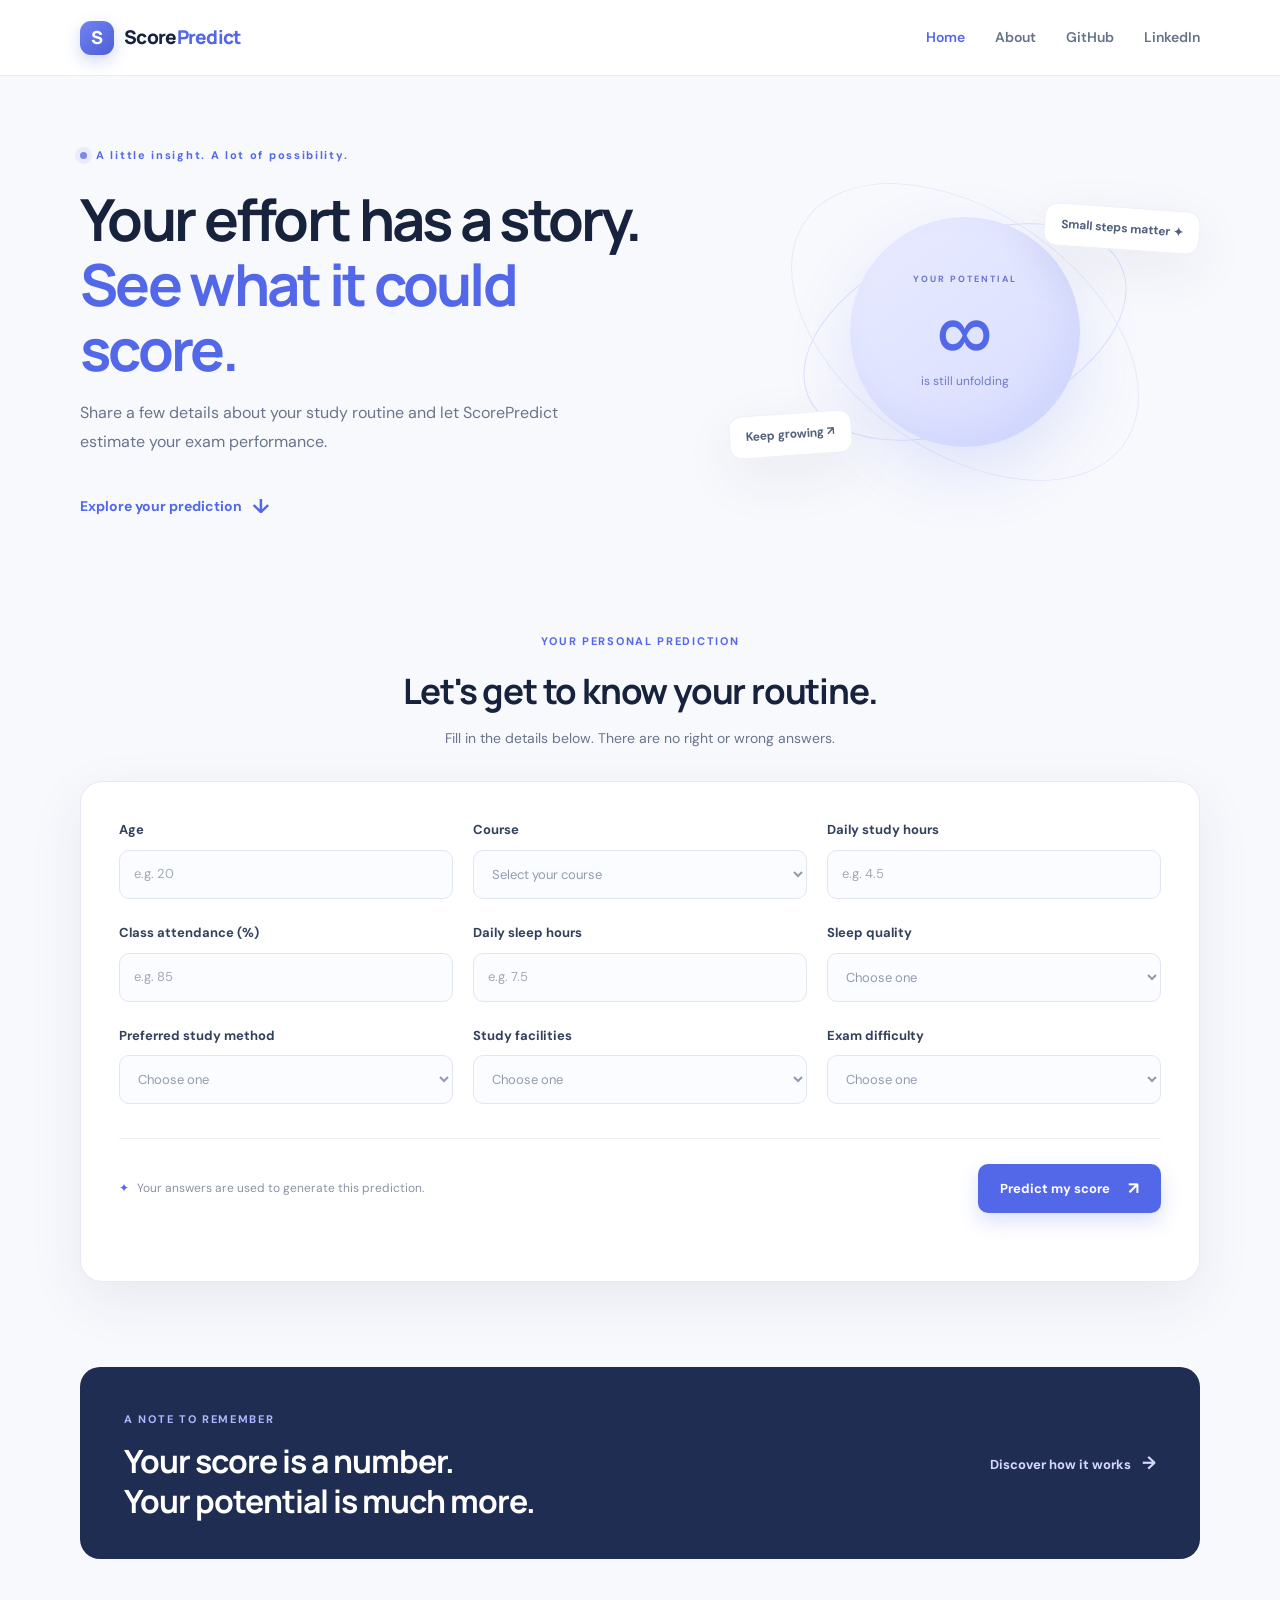
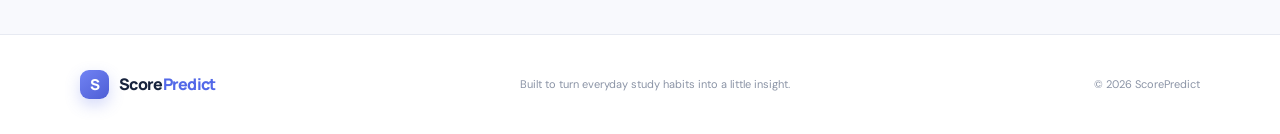
==== frontend/index.html @ 30985567 "Add frontend and update backend" ====
<!DOCTYPE html>
<html lang="en">
<head>
  <meta charset="UTF-8">
  <meta name="viewport" content="width=device-width, initial-scale=1.0">
  <meta name="description" content="Estimate your exam performance with ScorePredict.">
  <title>ScorePredict | Discover Your Potential</title>
  <link rel="preconnect" href="https://fonts.googleapis.com">
  <link rel="preconnect" href="https://fonts.gstatic.com" crossorigin>
  <link href="https://fonts.googleapis.com/css2?family=DM+Sans:wght@400;500;600;700&family=Manrope:wght@400;500;600;700;800&display=swap" rel="stylesheet">
  <link rel="stylesheet" href="style.css">
  <script src="script.js" defer></script>
</head>
<body>
  <header class="site-header">
    <a class="brand" href="index.html" aria-label="ScorePredict home">
      <span class="brand-mark">S</span>
      <span>Score<span class="brand-accent">Predict</span></span>
    </a>

    <nav class="nav-links" aria-label="Main navigation">
      <a class="nav-link active" href="index.html">Home</a>
      <a class="nav-link" href="about.html">About</a>
      <!-- Replace # with your actual profile URLs before publishing. -->
      <a class="nav-link" href="#" target="_blank" rel="noopener noreferrer">GitHub</a>
      <a class="nav-link" href="#" target="_blank" rel="noopener noreferrer">LinkedIn</a>
    </nav>
  </header>

  <main>
    <section class="hero section-wrap">
      <div class="hero-copy">
        <span class="eyebrow"><span class="eyebrow-dot"></span> A little insight. A lot of possibility.</span>
        <h1>Your effort has a story.<br><span>See what it could score.</span></h1>
        <p>Share a few details about your study routine and let ScorePredict estimate your exam performance.</p>
        <a class="text-link" href="#predictor">Explore your prediction <span aria-hidden="true">↓</span></a>
      </div>
      <div class="hero-art" aria-hidden="true">
        <div class="orbit orbit-one"></div>
        <div class="orbit orbit-two"></div>
        <div class="hero-orb">
          <span class="orb-label">YOUR POTENTIAL</span>
          <strong>∞</strong>
          <span class="orb-caption">is still unfolding</span>
        </div>
        <span class="floating-note note-top">Small steps matter ✦</span>
        <span class="floating-note note-bottom">Keep growing ↗</span>
      </div>
    </section>

    <section class="predict-section section-wrap" id="predictor">
      <div class="section-heading">
        <span class="eyebrow">YOUR PERSONAL PREDICTION</span>
        <h2>Let's get to know your routine.</h2>
        <p>Fill in the details below. There are no right or wrong answers.</p>
      </div>

      <form id="prediction-form" class="prediction-card">
        <div class="form-grid">
          <div class="field">
            <label for="age">Age</label>
            <input id="age" name="age" type="number" min="10" max="100" step="1" placeholder="e.g. 20" required>
          </div>

          <div class="field">
            <label for="course">Course</label>
            <select id="course" name="course" required>
              <option value="" disabled selected>Select your course</option>
              <option value="bca">BCA</option>
              <option value="ba">BA</option>
              <option value="b.sc">B.Sc</option>
              <option value="b.com">B.Com</option>
              <option value="bba">BBA</option>
              <option value="diploma">Diploma</option>
              <option value="b.tech">B.Tech</option>
            </select>
          </div>

          <div class="field">
            <label for="study_hours">Daily study hours</label>
            <input id="study_hours" name="study_hours" type="number" min="0" max="24" step="0.1" placeholder="e.g. 4.5" required>
          </div>

          <div class="field">
            <label for="class_attendance">Class attendance (%)</label>
            <input id="class_attendance" name="class_attendance" type="number" min="0" max="100" step="0.1" placeholder="e.g. 85" required>
          </div>

          <div class="field">
            <label for="sleep_hours">Daily sleep hours</label>
            <input id="sleep_hours" name="sleep_hours" type="number" min="0" max="24" step="0.1" placeholder="e.g. 7.5" required>
          </div>

          <div class="field">
            <label for="sleep_quality">Sleep quality</label>
            <select id="sleep_quality" name="sleep_quality" required>
              <option value="" disabled selected>Choose one</option>
              <option value="poor">Poor</option>
              <option value="average">Average</option>
              <option value="good">Good</option>
            </select>
          </div>

          <div class="field">
            <label for="study_method">Preferred study method</label>
            <select id="study_method" name="study_method" required>
              <option value="" disabled selected>Choose one</option>
              <option value="self-study">Self-study</option>
              <option value="online videos">Online videos</option>
              <option value="coaching">Coaching</option>
              <option value="group study">Group study</option>
              <option value="mixed">Mixed</option>
            </select>
          </div>

          <div class="field">
            <label for="facility_rating">Study facilities</label>
            <select id="facility_rating" name="facility_rating" required>
              <option value="" disabled selected>Choose one</option>
              <option value="low">Low</option>
              <option value="medium">Medium</option>
              <option value="high">High</option>
            </select>
          </div>

          <div class="field">
            <label for="exam_difficulty">Exam difficulty</label>
            <select id="exam_difficulty" name="exam_difficulty" required>
              <option value="" disabled selected>Choose one</option>
              <option value="easy">Easy</option>
              <option value="moderate">Moderate</option>
              <option value="hard">Hard</option>
            </select>
          </div>
        </div>

        <div class="form-bottom">
          <p class="privacy-note"><span aria-hidden="true">✦</span> Your answers are used to generate this prediction.</p>
          <button class="primary-button" id="predict-button" type="submit">
            <span class="button-label">Predict my score</span>
            <span aria-hidden="true">↗</span>
          </button>
        </div>
        <p class="form-status" id="form-status" role="status" aria-live="polite"></p>
      </form>

      <section class="result-card" id="result-card" aria-live="polite" hidden>
        <div class="result-sparkle" aria-hidden="true">✦</div>
        <span class="eyebrow">YOUR SCORE PREDICTION</span>
        <div class="score-line"><strong id="predicted-score">--</strong><span>/ 100</span></div>
        <p class="result-message" id="result-message"></p>
        <p class="result-disclaimer">This is an estimate generated by a machine-learning model, not a guarantee of your actual exam result.</p>
        <button class="secondary-button" id="try-again" type="button">Update my answers</button>
      </section>
    </section>

    <section class="closing-banner section-wrap">
      <div>
        <span class="eyebrow">A NOTE TO REMEMBER</span>
        <h2>Your score is a number.<br>Your potential is much more.</h2>
      </div>
      <a href="about.html" class="banner-link">Discover how it works <span aria-hidden="true">→</span></a>
    </section>
  </main>

  <footer class="site-footer">
    <a class="brand footer-brand" href="index.html"><span class="brand-mark">S</span><span>Score<span class="brand-accent">Predict</span></span></a>
    <p>Built to turn everyday study habits into a little insight.</p>
    <span class="copyright">© <span id="year"></span> ScorePredict</span>
  </footer>
</body>
</html>
---- frontend/style.css ----
:root {
  --ink: #17233d;
  --muted: #69758b;
  --blue: #5268e8;
  --blue-dark: #4054cf;
  --lavender: #eef0ff;
  --line: #e7eaf2;
  --surface: #ffffff;
  --background: #f8f9fd;
  --green: #16866b;
  --shadow: 0 18px 55px rgba(34, 48, 91, 0.08);
}

* { box-sizing: border-box; }
html { scroll-behavior: smooth; scroll-padding-top: 100px; }
body {
  margin: 0;
  color: var(--ink);
  background: var(--background);
  font-family: "DM Sans", sans-serif;
  line-height: 1.6;
}
h1, h2, h3, .brand { font-family: "Manrope", sans-serif; }
a { color: inherit; text-decoration: none; }
button, input, select { font: inherit; }
[hidden] { display: none !important; }
.section-wrap { width: min(1120px, calc(100% - 48px)); margin-inline: auto; }


.site-header {
  height: 76px;
  padding: 0 max(24px, calc((100vw - 1120px) / 2));
  position: sticky;
  top: 0;
  z-index: 20;
  display: flex;
  align-items: center;
  justify-content: space-between;
  gap: 24px;
  background: rgba(255, 255, 255, 0.94);
  border-bottom: 1px solid rgba(231, 234, 242, 0.9);
  backdrop-filter: blur(14px);
}
.brand { display: inline-flex; align-items: center; gap: 10px; font-weight: 800; font-size: 19px; letter-spacing: -0.7px; white-space: nowrap; }
.brand-mark {
  width: 34px; height: 34px; border-radius: 11px; display: grid; place-items: center;
  color: white; background: linear-gradient(140deg, #7183f4, #4e5ed5); font-size: 18px;
  box-shadow: 0 6px 15px rgba(82, 104, 232, 0.25);
}
.brand-accent { color: var(--blue); }
.nav-links { display: flex; align-items: center; gap: 30px; }
.nav-link { color: #66718a; font-size: 14px; font-weight: 600; transition: color .2s ease; }
.nav-link:hover, .nav-link.active { color: var(--blue); }


.hero { min-height: 475px; display: grid; grid-template-columns: 1.12fr .88fr; align-items: center; gap: 50px; padding-block: 65px 55px; }
.eyebrow { display: inline-flex; align-items: center; gap: 9px; color: var(--blue); font-size: 11px; font-weight: 700; letter-spacing: 1.7px; }
.eyebrow-dot { width: 7px; height: 7px; border-radius: 50%; background: #7b88f4; box-shadow: 0 0 0 5px #e9ebff; }
.hero h1, .about-hero h1 { margin: 20px 0 18px; font-size: clamp(38px, 5vw, 58px); line-height: 1.12; letter-spacing: -2.7px; }
.hero h1 span, .about-hero h1 span { color: var(--blue); }
.hero-copy > p, .about-hero > p { max-width: 520px; color: var(--muted); font-size: 16px; line-height: 1.8; }
.text-link { display: inline-flex; align-items: center; gap: 10px; margin-top: 17px; color: var(--blue); font-weight: 700; font-size: 14px; }
.text-link span { font-size: 20px; transition: transform .2s; }
.text-link:hover span { transform: translateY(4px); }
.hero-art { min-height: 320px; position: relative; display: grid; place-items: center; }
.hero-orb {
  width: 230px; height: 230px; border-radius: 50%; display: flex; flex-direction: column;
  justify-content: center; align-items: center; background: linear-gradient(145deg, #e8ebff, #d9ddff);
  box-shadow: inset -15px -15px 35px rgba(82, 104, 232, .08), 0 25px 65px rgba(82, 104, 232, .15);
  position: relative; z-index: 2;
}
.hero-orb strong { color: var(--blue); font-family: "Manrope", sans-serif; font-size: 78px; line-height: 1.1; font-weight: 500; }
.orb-label { color: #6975c8; font-size: 9px; letter-spacing: 2px; font-weight: 700; }
.orb-caption { color: #707bbd; font-size: 12px; }
.orbit { position: absolute; border: 1px solid #dce0ff; border-radius: 50%; transform: rotate(-22deg); }
.orbit-one { width: 340px; height: 190px; }
.orbit-two { width: 390px; height: 240px; transform: rotate(35deg); border-color: #e7e9fb; }
.floating-note { position: absolute; z-index: 3; padding: 11px 16px; border: 1px solid #eef0f7; border-radius: 13px; background: white; box-shadow: var(--shadow); color: #53617e; font-size: 12px; font-weight: 700; }
.note-top { top: 35px; right: 0; transform: rotate(4deg); }
.note-bottom { bottom: 35px; left: 0; transform: rotate(-4deg); }

/* ---------- Prediction form ---------- */
.predict-section { padding-block: 50px 85px; }
.section-heading { text-align: center; margin-bottom: 32px; }
.section-heading h2 { margin: 10px 0 8px; font-size: clamp(26px, 3vw, 35px); letter-spacing: -1.2px; }
.section-heading p { margin: 0; color: var(--muted); font-size: 14px; }
.prediction-card { padding: 38px; background: var(--surface); border: 1px solid var(--line); border-radius: 22px; box-shadow: var(--shadow); }
.form-grid { display: grid; grid-template-columns: repeat(3, minmax(0, 1fr)); gap: 24px 20px; }
.field { display: flex; flex-direction: column; gap: 9px; min-width: 0; }
.field label { color: #34415d; font-size: 13px; font-weight: 700; }
.field input, .field select {
  width: 100%; min-height: 49px; padding: 0 14px; outline: none; border: 1px solid #e2e6f0;
  border-radius: 10px; color: var(--ink); background: #fbfcff; font-size: 13px; transition: border .2s, box-shadow .2s;
}
.field input::placeholder { color: #a1a9b9; }
.field select:invalid { color: #929bad; }
.field input:focus, .field select:focus { border-color: #8794f1; box-shadow: 0 0 0 3px #eef0ff; background: white; }
.form-bottom { display: flex; align-items: center; justify-content: space-between; gap: 20px; margin-top: 34px; padding-top: 25px; border-top: 1px solid #edf0f5; }
.privacy-note { margin: 0; color: #8992a5; font-size: 12px; }
.privacy-note span { color: var(--blue); margin-right: 5px; }
.primary-button {
  min-height: 49px; padding: 0 22px; display: inline-flex; align-items: center; justify-content: center; gap: 18px;
  border: 0; border-radius: 10px; background: var(--blue); color: white; font-weight: 700; font-size: 13px;
  cursor: pointer; box-shadow: 0 9px 20px rgba(82, 104, 232, .2); transition: transform .2s, background .2s, box-shadow .2s;
}
.primary-button:hover { background: var(--blue-dark); transform: translateY(-2px); box-shadow: 0 12px 24px rgba(82, 104, 232, .26); }
.primary-button:disabled { opacity: .65; cursor: wait; transform: none; }
.primary-button > span:last-child { font-size: 17px; }
.form-status { min-height: 18px; margin: 12px 0 0; color: #bd4b55; font-size: 12px; }
.form-status.success { color: var(--green); }


.result-card {
  position: relative; max-width: 650px; margin: 28px auto 0; padding: 38px 30px; text-align: center;
  overflow: hidden; border: 1px solid #e3e6ff; border-radius: 22px;
  background: radial-gradient(circle at 50% 0%, #eef0ff 0, #fff 65%); box-shadow: var(--shadow);
  animation: result-in .55s ease both;
}
@keyframes result-in { from { opacity: 0; transform: translateY(18px); } to { opacity: 1; transform: translateY(0); } }
.result-sparkle { position: absolute; top: 18px; right: 25px; color: #9aa5ff; font-size: 25px; }
.score-line { display: flex; align-items: baseline; justify-content: center; gap: 8px; margin: 8px 0; }
.score-line strong { color: var(--blue); font-family: "Manrope", sans-serif; font-size: clamp(58px, 10vw, 82px); line-height: 1.15; letter-spacing: -4px; }
.score-line span { color: #8b94a8; font-weight: 600; }
.result-message { max-width: 460px; margin: 8px auto 12px; color: #35415d; font-size: 17px; font-weight: 700; }
.result-disclaimer { max-width: 490px; margin: 0 auto 22px; color: #8992a5; font-size: 11px; }
.secondary-button { padding: 10px 17px; border: 1px solid #dfe3f7; border-radius: 9px; color: var(--blue); background: white; font-size: 12px; font-weight: 700; cursor: pointer; }
.secondary-button:hover { background: #f5f6ff; }


.closing-banner { display: flex; align-items: center; justify-content: space-between; gap: 25px; margin-bottom: 75px; padding: 38px 44px; border-radius: 20px; background: #202d52; color: white; }
.closing-banner .eyebrow { color: #aeb8ff; }
.closing-banner h2 { margin: 10px 0 0; font-size: clamp(23px, 3vw, 32px); line-height: 1.25; letter-spacing: -1px; }
.banner-link { flex: 0 0 auto; color: #d5d9ff; font-size: 13px; font-weight: 700; }
.banner-link span { margin-left: 8px; font-size: 18px; }
.site-footer { min-height: 100px; padding: 25px max(24px, calc((100vw - 1120px) / 2)); display: flex; align-items: center; justify-content: space-between; gap: 20px; background: white; border-top: 1px solid var(--line); }
.footer-brand { font-size: 16px; }
.footer-brand .brand-mark { width: 29px; height: 29px; font-size: 15px; border-radius: 9px; }
.site-footer p, .copyright { margin: 0; color: #8b94a6; font-size: 11px; }

/* ---------- About page ---------- */
.about-main { padding-bottom: 20px; }
.about-hero { padding-block: 85px 65px; text-align: center; }
.about-hero h1 { font-size: clamp(38px, 5vw, 55px); }
.about-hero > p { max-width: 680px; margin: 0 auto; }
.about-content { display: grid; grid-template-columns: repeat(2, minmax(0, 1fr)); gap: 20px; }
.info-panel { padding: 30px; border: 1px solid var(--line); border-radius: 18px; background: white; box-shadow: 0 10px 35px rgba(34, 48, 91, .045); }
.info-panel h2 { margin: 10px 0 10px; font-size: 23px; letter-spacing: -.8px; }
.info-panel > p { margin: 0; color: var(--muted); font-size: 13px; line-height: 1.8; }
.info-panel strong { color: #4355c8; }
.stat-row { display: grid; grid-template-columns: repeat(3, 1fr); gap: 12px; margin-top: 25px; padding-top: 20px; border-top: 1px solid #edf0f5; }
.stat { display: flex; flex-direction: column; gap: 2px; }
.stat strong { color: var(--blue); font-family: "Manrope", sans-serif; font-size: 23px; }
.stat span { color: #8791a5; font-size: 11px; }
.feature-list, .tech-list { display: flex; flex-wrap: wrap; gap: 9px; margin-top: 20px; }
.feature-list span, .tech-list span { padding: 8px 11px; border: 1px solid #e8eafd; border-radius: 8px; background: #f8f9ff; color: #56628a; font-size: 11px; font-weight: 600; }
.detail-grid { display: grid; grid-template-columns: 1fr 1fr; gap: 15px; margin-top: 20px; }
.detail-grid > div { padding: 16px; border-radius: 12px; background: #f8f9ff; }
.detail-grid h3 { margin: 0 0 6px; font-size: 13px; }
.detail-grid p { margin: 0; color: var(--muted); font-size: 11px; line-height: 1.7; }
.metric-grid { display: grid; grid-template-columns: repeat(4, 1fr); gap: 10px; margin: 22px 0 12px; }
.metric { padding: 14px 10px; border-radius: 11px; background: #f5f6ff; display: flex; flex-direction: column; gap: 5px; }
.metric span { color: #8791a5; font-size: 10px; }
.metric strong { color: var(--blue); font-family: "Manrope", sans-serif; font-size: 18px; }
.info-panel .small-note { font-size: 10px; }
.architecture { display: flex; align-items: stretch; gap: 9px; margin: 22px 0; }
.architecture-step { flex: 1; min-width: 0; display: flex; flex-direction: column; gap: 5px; padding: 13px 10px; border: 1px solid #e7eafd; border-radius: 10px; background: #f8f9ff; }
.architecture-step span { color: #8c97e7; font-size: 9px; font-weight: 700; }
.architecture-step strong { font-size: 11px; }
.architecture-step small { color: #8992a5; font-size: 9px; line-height: 1.4; }
.architecture > b { align-self: center; color: #9aa4d8; }
.info-panel code { padding: 2px 5px; border-radius: 4px; background: #f0f1fa; color: #5261bc; font-size: 11px; }
.note-panel { grid-column: 1 / -1; background: #f0f2ff; border-color: #e3e6ff; }
.about-cta { margin-top: 25px; margin-bottom: 75px; padding: 40px; text-align: center; border-radius: 18px; background: white; border: 1px solid var(--line); }
.about-cta h2 { margin: 0 0 7px; font-size: 25px; }
.about-cta p { margin: 0 0 20px; color: var(--muted); font-size: 13px; }
.button-link { display: inline-flex; }

/* ---------- Responsive ---------- */
@media (max-width: 850px) {
  .hero { gap: 20px; }
  .hero-art { transform: scale(.88); }
  .form-grid { grid-template-columns: repeat(2, minmax(0, 1fr)); }
  .architecture { flex-wrap: wrap; }
  .architecture-step { flex-basis: 38%; }
}
@media (max-width: 600px) {
  .section-wrap { width: min(100% - 32px, 480px); }
  .site-header { height: auto; min-height: 68px; padding: 12px 16px; align-items: flex-start; flex-direction: column; gap: 10px; }
  .brand { font-size: 17px; }
  .nav-links { width: 100%; justify-content: space-between; gap: 10px; }
  .nav-link { font-size: 11px; }
  .hero { grid-template-columns: 1fr; padding-block: 58px 25px; gap: 0; }
  .hero h1, .about-hero h1 { letter-spacing: -1.8px; }
  .hero-copy > p, .about-hero > p { font-size: 14px; }
  .hero-art { min-height: 265px; transform: scale(.78); margin: -5px 0 -15px; }
  .predict-section { padding-top: 35px; }
  .prediction-card { padding: 23px 18px; border-radius: 16px; }
  .form-grid { grid-template-columns: 1fr; gap: 17px; }
  .form-bottom { align-items: stretch; flex-direction: column; }
  .primary-button { width: 100%; }
  .closing-banner { align-items: flex-start; flex-direction: column; padding: 30px 24px; }
  .site-footer { align-items: flex-start; flex-direction: column; gap: 9px; padding: 24px 16px; }
  .about-hero { padding-block: 60px 42px; }
  .about-content { grid-template-columns: 1fr; }
  .note-panel { grid-column: auto; }
  .info-panel { padding: 23px 19px; }
  .metric-grid { grid-template-columns: repeat(2, 1fr); }
  .detail-grid { grid-template-columns: 1fr; }
  .architecture { gap: 7px; }
  .architecture-step { flex-basis: 42%; }
  .architecture > b { display: none; }
  .stat strong { font-size: 19px; }
  .about-cta { padding: 32px 20px; }
}
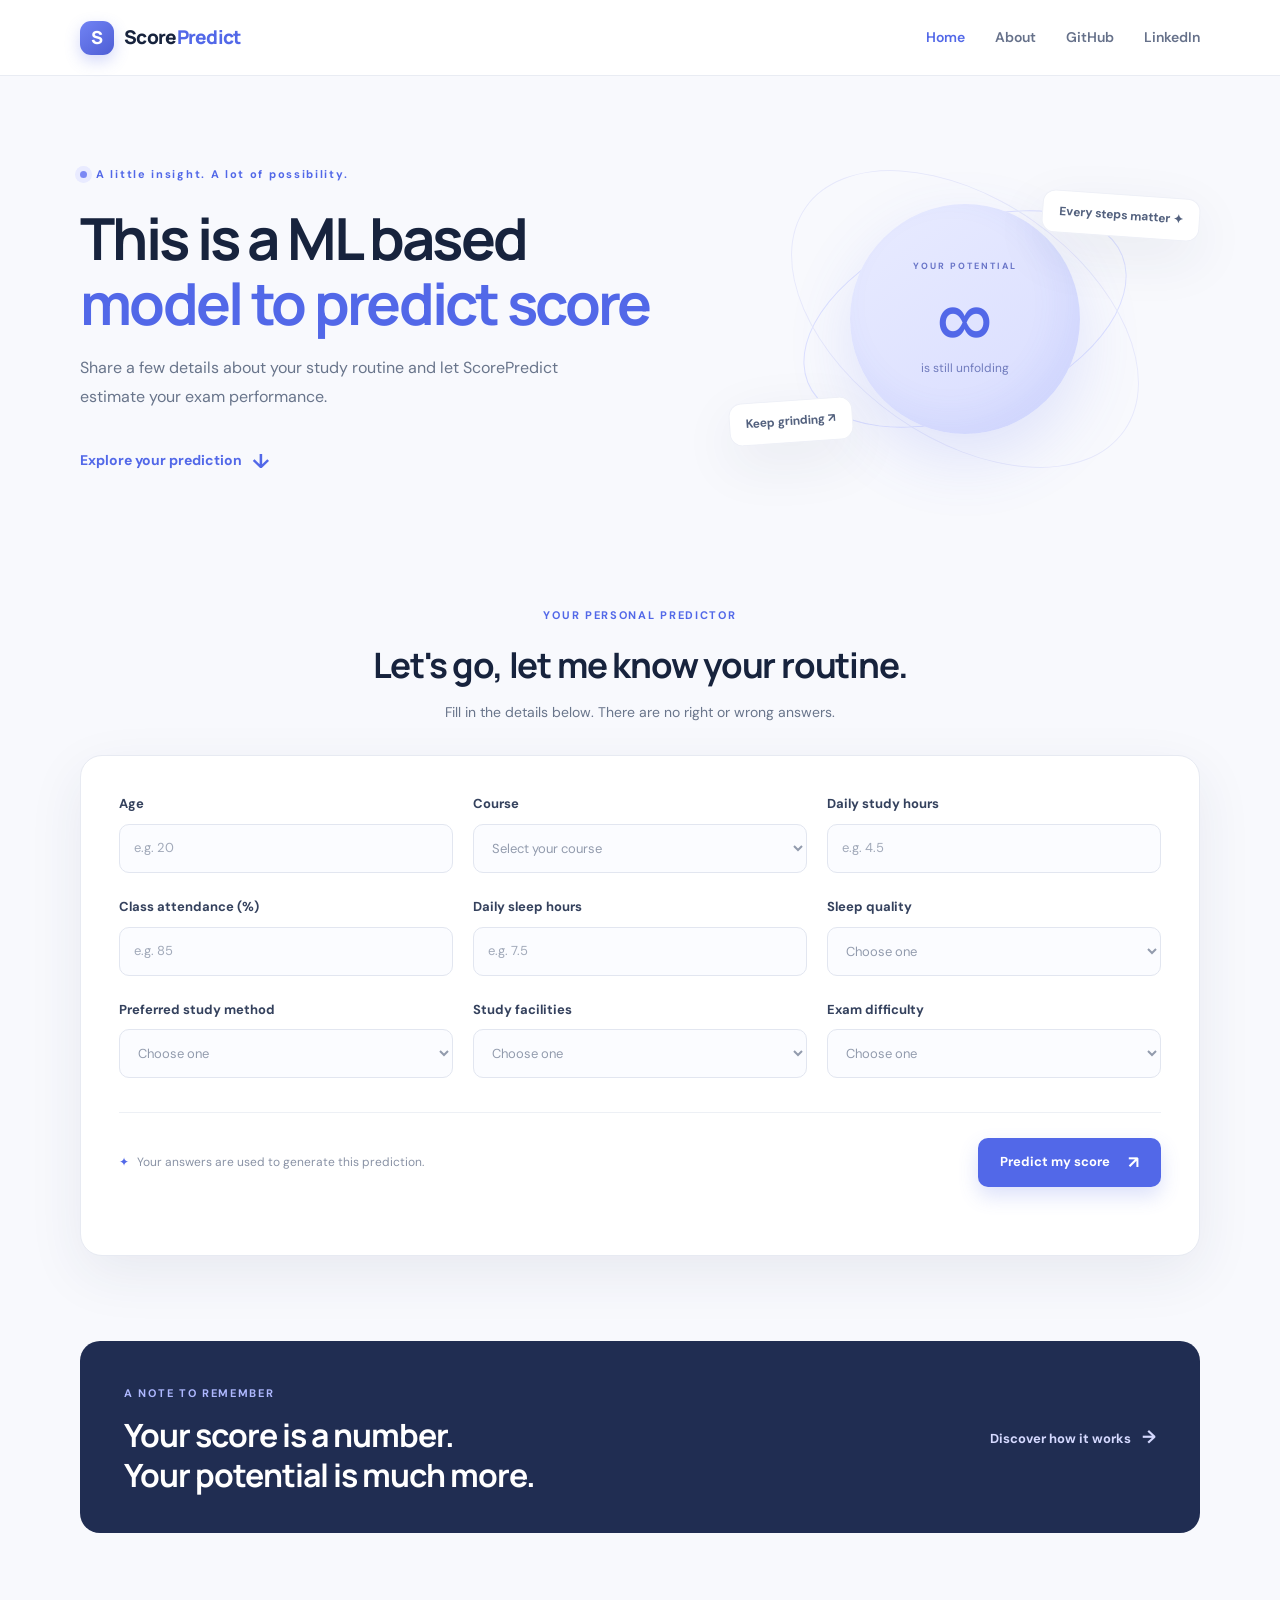
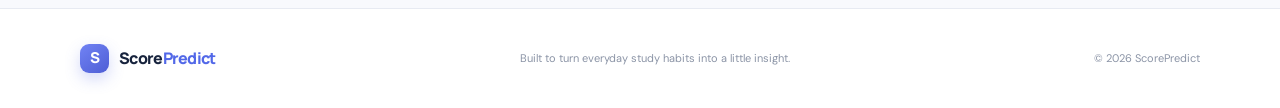
==== commit a922c0ea: "polishing html and js" ====
--- a/frontend/index.html
+++ b/frontend/index.html
@@ -21,9 +21,8 @@
     <nav class="nav-links" aria-label="Main navigation">
       <a class="nav-link active" href="index.html">Home</a>
       <a class="nav-link" href="about.html">About</a>
-      <!-- Replace # with your actual profile URLs before publishing. -->
-      <a class="nav-link" href="#" target="_blank" rel="noopener noreferrer">GitHub</a>
-      <a class="nav-link" href="#" target="_blank" rel="noopener noreferrer">LinkedIn</a>
+      <a class="nav-link" href="https://github.com/Saumik-Yadav" target="_blank" rel="noopener noreferrer">GitHub</a>
+      <a class="nav-link" href="https://www.linkedin.com/in/saumik-yadav-44502a3b0" target="_blank" rel="noopener noreferrer">LinkedIn</a>
     </nav>
   </header>
 
@@ -31,7 +30,7 @@
     <section class="hero section-wrap">
       <div class="hero-copy">
         <span class="eyebrow"><span class="eyebrow-dot"></span> A little insight. A lot of possibility.</span>
-        <h1>Your effort has a story.<br><span>See what it could score.</span></h1>
+        <h1>This is a ML based<br><span>model to predict score</span></h1>
         <p>Share a few details about your study routine and let ScorePredict estimate your exam performance.</p>
         <a class="text-link" href="#predictor">Explore your prediction <span aria-hidden="true">↓</span></a>
       </div>
@@ -43,15 +42,15 @@
           <strong>∞</strong>
           <span class="orb-caption">is still unfolding</span>
         </div>
-        <span class="floating-note note-top">Small steps matter ✦</span>
-        <span class="floating-note note-bottom">Keep growing ↗</span>
+        <span class="floating-note note-top">Every steps matter ✦</span>
+        <span class="floating-note note-bottom">Keep grinding ↗</span>
       </div>
     </section>
 
     <section class="predict-section section-wrap" id="predictor">
       <div class="section-heading">
-        <span class="eyebrow">YOUR PERSONAL PREDICTION</span>
-        <h2>Let's get to know your routine.</h2>
+        <span class="eyebrow">YOUR PERSONAL PREDICTOR</span>
+        <h2>Let's go, let me know your routine.</h2>
         <p>Fill in the details below. There are no right or wrong answers.</p>
       </div>
 
